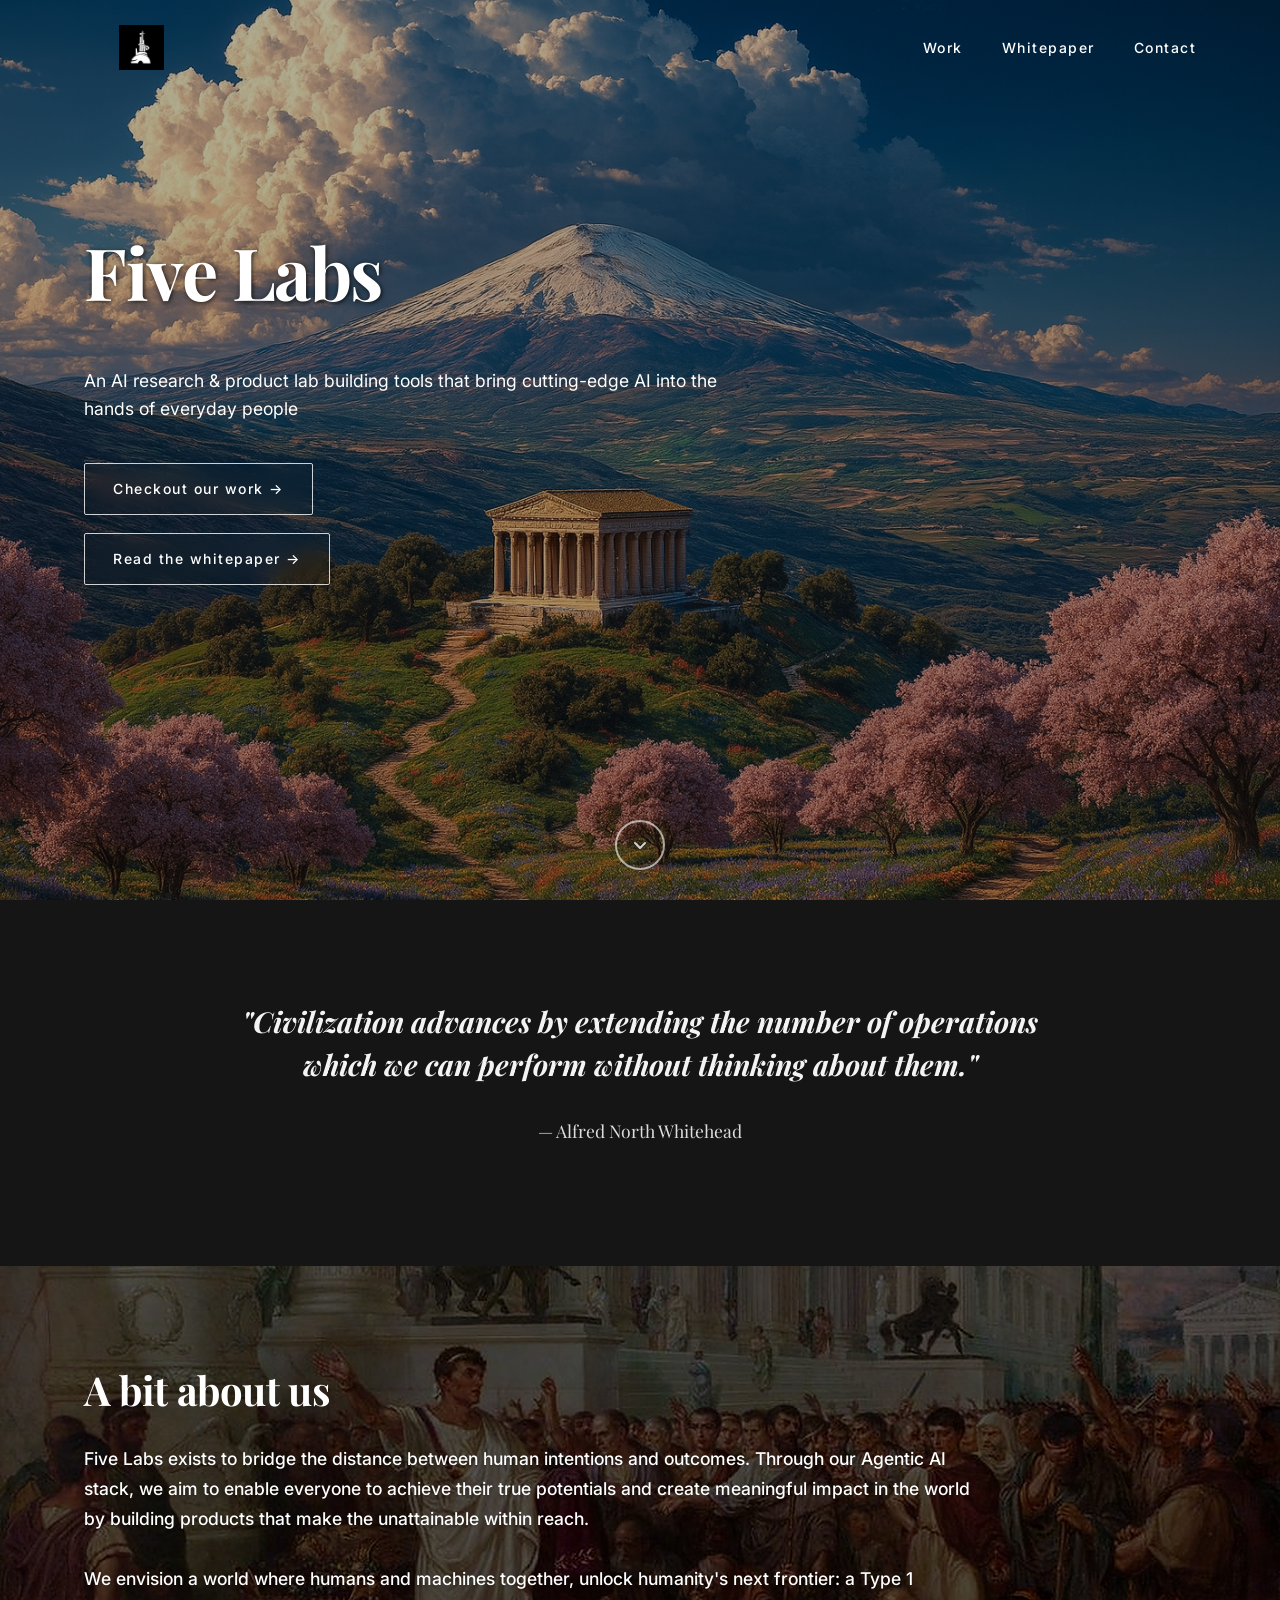
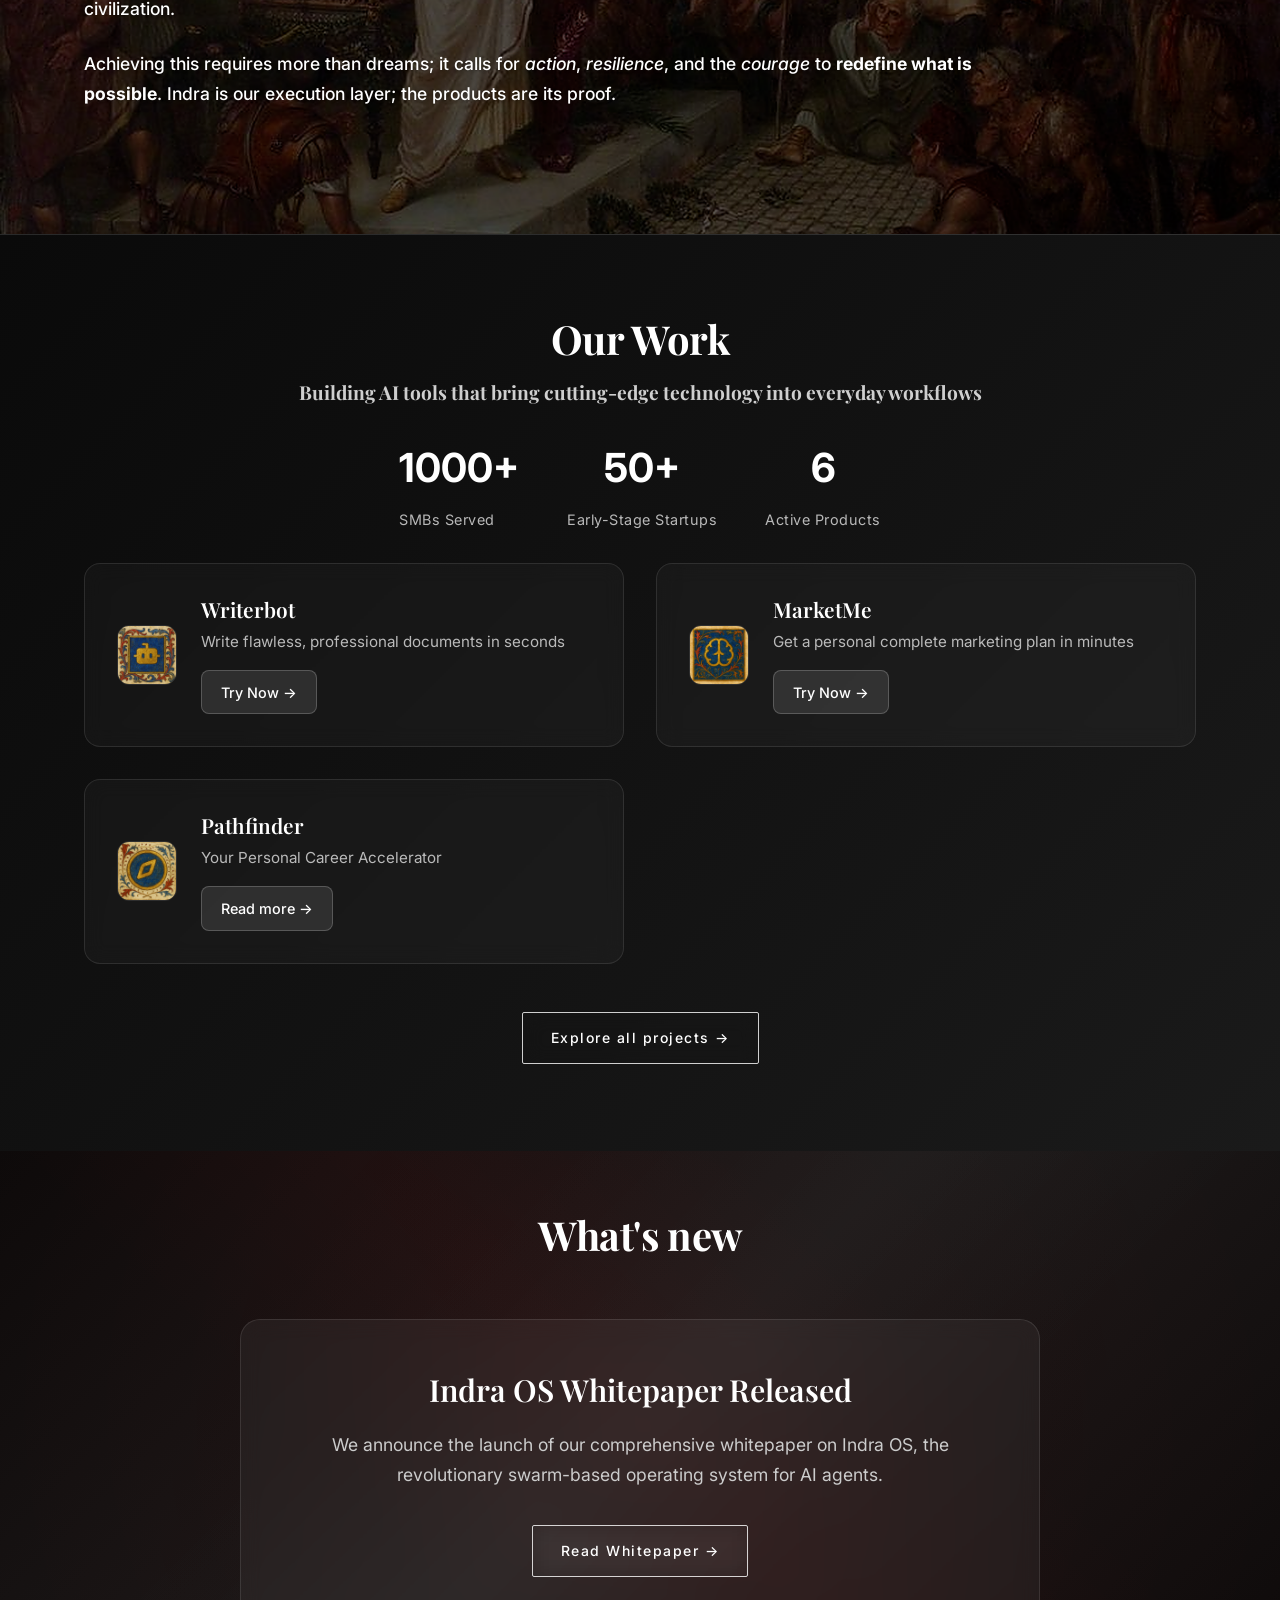
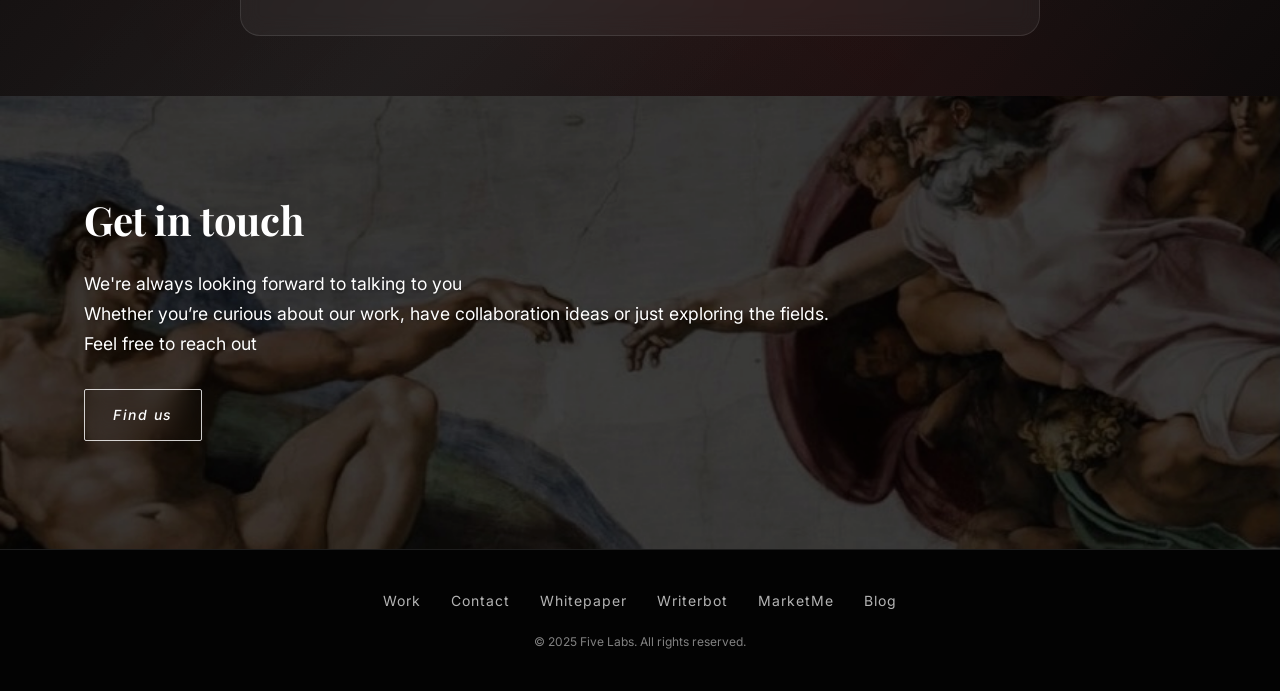
==== index.html @ e9648fbc "new beginnings" ====
<!DOCTYPE html>
<html lang="en">
	<head>
		<meta charset="UTF-8" />
		<meta name="viewport" content="width=device-width, initial-scale=1.0" />
		<title>Five Labs - AI Research & Product Lab </title>
		<meta name="description" content="Transform your business with cutting-edge AI solutions. Discover IndraOS, Writerbot, MarketMe & advanced AI agent orchestration systems." />
		<meta name="keywords" content="AI research lab, artificial intelligence products, AI agents, machine learning solutions, IndraOS operating system, AI consciousness, swarm intelligence, AI tools, AI development, Five Labs" />
		<meta name="author" content="Five Labs" />
		<meta name="robots" content="index, follow, max-snippet:-1, max-image-preview:large, max-video-preview:-1" />
		<meta name="googlebot" content="index, follow" />
		<meta name="bingbot" content="index, follow" />
		<meta name="theme-color" content="#000000" />
		<meta name="msapplication-TileColor" content="#000000" />
		<meta name="application-name" content="Five Labs" />
		<meta name="apple-mobile-web-app-title" content="Five Labs" />
		<meta name="apple-mobile-web-app-capable" content="yes" />
		<meta name="apple-mobile-web-app-status-bar-style" content="black-translucent" />
		
		<!-- Open Graph / Facebook -->
		<meta property="og:type" content="website" />
		<meta property="og:url" content="https://fivelabs.co/" />
		<meta property="og:title" content="Five Labs - AI Research & Product Lab" />
		<meta property="og:description" content="Transform your business with cutting-edge AI solutions. Discover IndraOS, Writerbot, MarketMe & advanced AI agent orchestration systems." />
		<meta property="og:image" content="https://fivelabs.co/images/open-banner.png" />
		<meta property="og:image:width" content="1200" />
		<meta property="og:image:height" content="630" />
		<meta property="og:site_name" content="Five Labs" />
		
		<!-- Twitter -->
		<meta property="twitter:card" content="summary_large_image" />
		<meta property="twitter:url" content="https://fivelabs.co/" />
		<meta property="twitter:title" content="Five Labs - AI Research & Product Lab" />
		<meta property="twitter:description" content="Transform your business with cutting-edge AI solutions. Discover IndraOS, Writerbot, MarketMe & advanced AI agent orchestration systems." />
		<meta property="twitter:image" content="https://fivelabs.co/images/open-banner.png" />
		<meta property="twitter:creator" content="@five" />
		<meta property="twitter:site" content="@five" />
		
		<!-- Canonical URL -->
		<link rel="canonical" href="https://fivelabs.co/" />
		<link
			href="https://fonts.googleapis.com/css2?family=Inter:wght@400;600&family=Playfair+Display:ital,wght@0,400;0,700;1,400&display=swap"
			rel="stylesheet"
		/>
		<link rel="icon" href="images/favicon.ico" type="image/x-icon" />
		<link rel="stylesheet" href="./css/style.css?v=2" />
		<link rel="stylesheet" href="./css/mobile.css?v=2" />
		
		<!-- Structured Data -->
		<script type="application/ld+json">
		{
			"@context": "https://schema.org",
			"@type": "Organization",
			"name": "Five Labs",
			"alternateName": "Five Labs AI Research Lab",
			"description": "Premier AI research & product lab building revolutionary artificial intelligence solutions. Specializing in AI agents, swarm intelligence, and cutting-edge AI products for business transformation.",
			"url": "https://fivelabs.co",
			"logo": {
				"@type": "ImageObject",
				"url": "https://fivelabs.co/images/black.png",
			},
			"image": "https://fivelabs.co/images/open-banner.png",
			"foundingDate": "2022",
			"founder": {
				"@type": "Person",
				"name": "Five Labs Team"
			},
			"industry": "Artificial Intelligence",
			"numberOfEmployees": "10-50",
			"sameAs": [
				"https://twitter.com/five",
				"https://www.linkedin.com/company/fivelabs-hq",
				"https://substack.com/@fivelabs"
			],
			"contactPoint": {
				"@type": "ContactPoint",
				"email": "mehul@fivelabs.co",
				"contactType": "customer service",
				"availableLanguage": "English"
			},
			"address": {
				"@type": "PostalAddress",
				"addressCountry": "US"
			},
			"knowsAbout": [
				"Artificial Intelligence",
				"Machine Learning",
				"AI Agents",
				"Swarm Intelligence",
				"Operating Systems",
				"Research and Development",
				"Business Automation",
				"AI Tools",
				"Natural Language Processing"
			],
			"hasOfferCatalog": {
				"@type": "OfferCatalog",
				"name": "AI Products and Services",
				"itemListElement": [
					{
						"@type": "Offer",
						"itemOffered": {
							"@type": "SoftwareApplication",
							"name": "IndraOS",
							"description": "Swarm-based operating system for AI agents"
						}
					},
					{
						"@type": "Offer",
						"itemOffered": {
							"@type": "SoftwareApplication",
							"name": "Writerbot",
							"description": "AI writing assistant for business communication"
						}
					},
					{
						"@type": "Offer",
						"itemOffered": {
							"@type": "SoftwareApplication",
							"name": "MarketMe",
							"description": "AI marketing strategy generator"
						}
					}
				]
			}
		}
		</script>
		
		<!-- FAQ Schema for Rich Snippets -->
		<script type="application/ld+json">
		{
			"@context": "https://schema.org",
			"@type": "FAQPage",
			"mainEntity": [
				{
					"@type": "Question",
					"name": "What is Five Labs?",
					"acceptedAnswer": {
						"@type": "Answer",
						"text": "Five Labs is a premier AI research and product lab building revolutionary artificial intelligence solutions. We specialize in AI agents, swarm intelligence, and cutting-edge AI products that transform business operations."
					}
				},
				{
					"@type": "Question",
					"name": "What AI products does Five Labs offer?",
					"acceptedAnswer": {
						"@type": "Answer",
						"text": "Five Labs offers several AI products including IndraOS (swarm-based operating system for AI agents), Writerbot (AI writing assistant), MarketMe (AI marketing strategy generator), and Pathfinder (AI career accelerator)."
					}
				},
				{
					"@type": "Question",
					"name": "What is IndraOS?",
					"acceptedAnswer": {
						"@type": "Answer",
						"text": "IndraOS is Five Labs' revolutionary swarm-based operating system for AI agents. It enables composition, coordination, and monitoring of specialized AI agents with shared memory, robust tool access, and strict execution models."
					}
				}
			]
		}
		</script>
		
		<!-- Website Schema -->
		<script type="application/ld+json">
		{
			"@context": "https://schema.org",
			"@type": "WebSite",
			"name": "Five Labs",
			"alternateName": "Five Labs AI Research Lab",
			"url": "https://fivelabs.co",
			"description": "Premier AI research lab building revolutionary artificial intelligence products and solutions",
			"potentialAction": {
				"@type": "SearchAction",
				"target": {
					"@type": "EntryPoint",
					"urlTemplate": "https://fivelabs.co/work.html?q={search_term_string}"
				},
				"query-input": "required name=search_term_string"
			},
			"publisher": {
				"@type": "Organization",
				"name": "Five Labs",
				"logo": "https://fivelabs.co/images/black.png"
			}
		}
		</script>

	</head>
	<body>
		<nav>
			<div class="container">
				<a href="./index.html" class="logo">
					<img src="images/black.png" alt="Five Labs Logo" />
				</a>
				<div class="links">
					<a href="./work.html">Work</a>
					<a href="./whitepaper.html">Whitepaper</a>
					<a href="./contact.html">Contact</a>
				</div>
				<button class="hamburger" onclick="toggleMobileMenu()" aria-label="Toggle mobile menu" aria-expanded="false" aria-controls="mobileMenu">
					<span></span>
					<span></span>
					<span></span>
				</button>
			</div>
			<nav class="mobile-menu" id="mobileMenu" role="navigation" aria-label="Mobile navigation">
				<a href="./work.html">Work</a>
				<a href="./whitepaper.html">Whitepaper</a>
				<a href="./contact.html">Contact</a>
			</nav>
		</nav>

		<section class="hero">
			<div class="container hero-content">
				<h1>Five Labs</h1>
				<br />
				<p>
					An AI research & product lab building tools that bring cutting-edge AI into the hands of everyday people
				</p>
				<a href="./work.html" class="btn" style="margin-bottom: 10px;" >Checkout our work →</a> <br/>
				<a href="./whitepaper.html" class="btn">Read the whitepaper →</a>
			</div>
			<div class="scroll-indicator">
				<div class="scroll-arrow">
					<svg width="24" height="24" viewBox="0 0 24 24" fill="none" xmlns="http://www.w3.org/2000/svg">
						<path d="M7 10L12 15L17 10" stroke="currentColor" stroke-width="2" stroke-linecap="round" stroke-linejoin="round"/>
					</svg>
				</div>
			</div>
		</section>

        <section class="quotes">
            <div class="container">
                <blockquote class="elegant-quote">
                    <p class="quote-text">
                        "Civilization advances by extending the number of operations which we can perform without thinking about them."
                    </p>
                    <p class="quote-author">
                        — Alfred North Whitehead
					</p>
                </blockquote>
            </div>

        </section>

		<section class="intro">
			<div class="container">
				<h2>A bit about us</h2>

				<p>
					Five Labs exists to bridge the distance between human intentions and outcomes. Through our Agentic AI stack, we aim to enable everyone to achieve their true potentials and create meaningful impact in the world by building products that make the unattainable within reach. 
					
					<br /><br />
					We envision a world where humans and machines together, unlock humanity's next frontier: a Type 1 civilization. 
				</p>
				<p>
					Achieving this requires more than dreams; it calls for <i>action</i>, <i>resilience</i>, and the <i>courage</i> to <b>redefine what is possible</b>. Indra is our execution layer; the products are its proof.
				</p>
			</div>
		</section>

		<section class="products-preview">
			<div class="container">
				<h2>Our Work</h2>
				<h4 class="products-intro">Building AI tools that bring cutting-edge technology into everyday workflows</h4>
				
				<div class="credibility-stats">
					<div>
						<span class="stat-number">1000+</span>
						<span class="stat-label">SMBs Served</span>
					</div>
					<div>
						<span class="stat-number">50+</span>
						<span class="stat-label">Early-Stage Startups</span>
					</div>
					<div>
						<span class="stat-number">6</span>
						<span class="stat-label">Active Products</span>
					</div>
				</div>

				<div class="products-grid">
					<div class="product-card">
						<div class="product-logo">
							<img src="images/writerbot.png" alt="Writerbot" />
						</div>
						<div class="product-info">
							<h3>Writerbot</h3>
							<p>Write flawless, professional documents in seconds</p>
							<a href="https://writerbot.cc" class="product-btn">Try Now →</a>
						</div>
					</div>

					<div class="product-card">
						<div class="product-logo">
							<img src="images/marketme.png" alt="MarketMe" />
						</div>
						<div class="product-info">
							<h3>MarketMe</h3>
							<p>Get a personal complete marketing plan in minutes</p>
							<a href="https://marketme.cc" class="product-btn">Try Now →</a>
						</div>
					</div>

					<div class="product-card">
						<div class="product-logo">
							<img src="images/pathfinder.png" alt="Pathfinder" />
						</div>
						<div class="product-info">
							<h3>Pathfinder</h3>
							<p>Your Personal Career Accelerator</p>
							<a href="./work.html#pathfinder" class="product-btn">Read more →</a>
						</div>
					</div>
				</div>

				<div class="view-all-work">
					<a href="./work.html" class="btn">Explore all projects →</a>
				</div>
			</div>
		</section>

		<section class="news">
			<div class="container">
				<div class="news-content">
					<h2>What's new</h2>
					<div class="news-item">
						<h3>Indra OS Whitepaper Released</h3>
						<p>We announce the launch of our comprehensive whitepaper on Indra OS, the revolutionary swarm-based operating system for AI agents.</p>
						<a href="./whitepaper.html" class="btn">Read Whitepaper →</a>
					</div>
				</div>
			</div>
		</section>

		<section class="contact">
			<div class="container">
				<h2>Get in touch</h2>
				<p>
					We're always looking forward to talking to you <br />
					Whether you’re curious about our work, have collaboration ideas or just exploring the fields. <br />
					Feel free to reach out
				</p>
				<a href="./contact.html" class="btn"><em>Find us</em></a>
			</div>
		</section>

		<footer>
			<div class="container">
				<div class="footer-links">
					<a href="./work.html">Work</a>
					<a href="./contact.html">Contact</a>
					<a href="./whitepaper.html">Whitepaper</a>
					<a href="https://writerbot.cc">Writerbot</a>
					<a href="https://marketme.cc">MarketMe</a>
					<a href="https://substack.com/@fivelabs">Blog</a>
				</div>
				<div class="copyright">
					© 2025 Five Labs. All rights reserved.
				</div>
			</div>
		</footer>
		<script src="./js/scripts.js"></script>
		<script>
			// Change nav background on scroll (custom for index.html)
			window.addEventListener("scroll", () => {
				const nav = document.querySelector("nav");
				if (window.scrollY > 250) {
					nav.style.background = "rgba(0, 0, 0, 0.8)";
				} else {
					nav.style.background = "transparent";
				}
			});
		</script>
	</body>
</html>
---- css/style.css ----
/* Import mobile styles */
@import url('mobile.css');

/* Reset and base styles */
* {
	margin: 0;
	padding: 0;
	box-sizing: border-box;
}

body {
	font-family: "Inter", sans-serif;
	background-color: rgba(0, 0, 0, 0.939);
	color: white;
	line-height: 1.6;
	-webkit-font-smoothing: antialiased;
	-moz-osx-font-smoothing: grayscale;
}

/* Font optimization - fonts loaded via Google Fonts link */

/* Container */
.container {
	width: 90%;
	max-width: 1200px;
	margin: 0 auto;
	padding: 0 20px;
}

/* Navigation styles */
nav {
	position: fixed;
	top: 0;
	width: 100%;
	z-index: 1000;
	padding: 25px 0;
	background: rgba(0, 0, 0, 0);
	transition: all 0.3s ease;
}

nav .container {
	display: flex;
	justify-content: space-between;
	align-items: center;
}

.logo img {
	height: 45px;
	width: auto;
	display: block;
	transition: all 0.3s ease;
}

nav a {
	color: white;
	text-decoration: none;
	font-size: 14px;
	letter-spacing: 1.5px;
	margin-left: 35px;
	position: relative;
	transition: all 0.3s ease;
	font-weight: 500;
}

nav a::after {
	content: "";
	position: absolute;
	width: 100%;
	height: 2px;
	bottom: -8px;
	left: 0;
	background-color: white;
	transform: scaleX(0);
	transition: transform 0.3s ease;
}

nav a:hover {
	color: rgba(255, 255, 255, 0.8);
	transform: translateY(-1px);
}

nav a:hover::after,
nav a:focus::after {
	transform: scaleX(1);
}

nav a:focus {
	outline: 2px solid rgba(255, 255, 255, 0.8);
	outline-offset: 4px;
	border-radius: 2px;
}

/* Typography */
h1, h2, h3, h4 {
	font-family: "Playfair Display", serif;
}

h1 {
	font-size: 4.5rem;
	line-height: 1.1;
	margin-bottom: 30px;
	text-shadow: 1px 1px 5px rgba(0, 0, 0, 0.837);
	letter-spacing: -0.02em;
}

h1 span {
	text-shadow: none;
	font-style: italic;
	font-weight: 300;
	font-size: 3rem;
}

h2 {
	font-size: 2.5rem;
	margin-bottom: 20px;
	line-height: 1.2;
	letter-spacing: -0.01em;
}

h3 {
	font-size: 1.8rem;
	margin-bottom: 15px;
	line-height: 1.3;
}

h4 {
	font-size: 1.4rem;
	margin-bottom: 15px;
	line-height: 1.4;
}

p {
	line-height: 1.7;
	margin-bottom: 20px;
}

/* Button styles */
.btn {
	display: inline-block;
	padding: 14px 28px;
	background: transparent;
	border: 1.5px solid rgba(255, 255, 255, 0.8);
	color: white;
	text-decoration: none;
	font-size: 14px;
	letter-spacing: 1.5px;
	transition: all 0.3s ease;
	border-radius: 2px;
	font-weight: 500;
	backdrop-filter: blur(10px);
	position: relative;
	overflow: hidden;
}

.btn::before {
	content: '';
	position: absolute;
	top: 0;
	left: -100%;
	width: 100%;
	height: 100%;
	background: white;
	transition: left 0.3s ease;
	z-index: -1;
}

.btn:hover {
	color: black;
	border-color: white;
	transform: translateY(-2px);
	box-shadow: 0 8px 25px rgba(255, 255, 255, 0.15);
}

.btn:hover::before,
.btn:focus::before {
	left: 0;
}

.btn:focus {
	outline: 2px solid rgba(255, 255, 255, 0.8);
	outline-offset: 2px;
	color: black;
	border-color: white;
	transform: translateY(-2px);
	box-shadow: 0 8px 25px rgba(255, 255, 255, 0.15);
}

/* Hero section styles */
.hero {
	height: 100vh;
	min-height: 600px;
	background-image: url("../images/wow.png");
	background-size: cover;
	background-position: center;
	display: flex;
	align-items: center;
	position: relative;
}

.hero::before {
	content: "";
	position: absolute;
	top: 0;
	left: 0;
	right: 0;
	bottom: 0;
	background: rgba(0, 0, 0, 0.3);
}

.hero-content {
	position: relative;
	z-index: 1;
	bottom: 30px;
}

.hero p {
	max-width: 650px;
	margin-bottom: 40px;
	font-size: 1.1rem;
	line-height: 1.6;
}

.hero .btn {
	margin-right: 15px;
	margin-bottom: 15px;
}

.caption {
	position: absolute;
	bottom: 20px;
	right: 20px;
	text-align: right;
	font-size: 12px;
	color: rgba(255, 255, 255, 0.7);
}

/* Scroll Indicator */
.scroll-indicator {
	position: absolute;
	bottom: 30px;
	left: 50%;
	transform: translateX(-50%);
	z-index: 2;
}

.scroll-arrow {
	width: 50px;
	height: 50px;
	border: 2px solid rgba(255, 255, 255, 0.6);
	border-radius: 50%;
	display: flex;
	align-items: center;
	justify-content: center;
	color: rgba(255, 255, 255, 0.8);
	cursor: pointer;
	transition: all 0.3s ease;
	animation: bounce 2s infinite;
}

.scroll-arrow:hover {
	border-color: rgba(255, 255, 255, 0.9);
	color: rgba(255, 255, 255, 1);
	transform: translateY(-3px);
	box-shadow: 0 5px 15px rgba(0, 0, 0, 0.2);
}

@keyframes bounce {
	0%, 20%, 50%, 80%, 100% {
		transform: translateY(0);
	}
	40% {
		transform: translateY(-8px);
	}
	60% {
		transform: translateY(-4px);
	}
}

/* Quotes section styles */
.quotes {
	padding: 100px 0;
	background: rgba(255, 255, 255, 0.02);
}

.elegant-quote {
	max-width: 900px;
	margin: 0 auto;
	text-align: center;
	padding: 0 40px;
}

.quote-text {
	font-family: "Playfair Display", serif;
	font-size: 1.8rem;
	line-height: 1.5;
	margin-bottom: 30px;
	font-style: italic;
	color: rgba(255, 255, 255, 0.95);
	font-weight: 700;
}

.quote-author {
	font-family: "Playfair Display", serif;
	font-size: 1.1rem;
	color: rgba(255, 255, 255, 0.85);
	text-align: center;
	font-weight: 400;
}

/* Intro section styles */
.intro {
    min-height: 60vh;
    padding: 100px 0;
    background-image: url("../images/whoweare.png");
    background-size: cover;
    background-position: center;
    position: relative;
    display: flex;
    align-items: center;
}

.intro::before {
	content: "";
	position: absolute;
	top: 0;
	left: 0;
	right: 0;
	bottom: 0;
	background: rgba(0, 0, 0, 0.2);
}

.intro .container {
	position: relative;
	z-index: 1;
}

.intro h2 {
	font-family: "Playfair Display", serif;
	font-size: 2.5rem;
	margin-bottom: 30px;
}

.intro p {
	max-width: 900px;
	margin-bottom: 25px;
	color: rgb(255, 255, 255);
	font-size: 1.1rem;
	font-weight: 500;
	line-height: 1.7;
	text-shadow: 0 1px 3px rgba(0, 0, 0, 0.3);
}

/* Contact section styles */
.contact {
	min-height: 50vh;
	padding: 100px 0;
	text-align: left;
	background-image: url("../images/touch.jpg");
	background-size: cover;
	background-position: center;
	display: flex;
	align-items: center;
	position: relative;
}

.contact::before {
	content: "";
	position: absolute;
	top: 0;
	left: 0;
	right: 0;
	bottom: 0;
	background: rgba(0, 0, 0, 0.2);
}

.contact .container {
	position: relative;
	z-index: 1;
}

.contact h2 {
	font-family: "Playfair Display", serif;
	font-size: 2.5rem;
	margin-bottom: 25px;
}

.contact p {
	max-width: 800px;
	margin-bottom: 30px;
	color: rgb(255, 255, 255);
	font-size: 1.1rem;
	line-height: 1.7;
	text-shadow: 0 1px 3px rgba(0, 0, 0, 0.3);
}

/* Contact page specific styles */
.contact-section {
	display: flex;
	height: 100vh;
}

.left {
	flex: 1;
	background-image: url("../images/contact.jpg");
	background-size: cover;
	background-position: center;
}

.right {
	flex: 1;
	padding: 80px 40px;
	display: flex;
	flex-direction: column;
	justify-content: center;
}

.right h1 {
	font-family: "Playfair Display", serif;
	font-size: 3rem;
	margin-bottom: 20px;
}

.right p {
	font-size: 1rem;
	color: rgba(255, 255, 255, 0.9);
	margin-bottom: 20px;
}

.social-links a {
	display: inline-block;
	font-size: 1rem;
	color: white;
	text-decoration: none;
	margin-bottom: 10px;
	margin-right: 20px;
	padding: 10px 20px;
	transition: all 0.5s ease;
}

.social-links a:hover {
	background-color: white;
	color: black;
	transform: translateY(-3px);
	box-shadow: 0 5px 15px rgba(255, 255, 255, 0.2);
}

/* Projects section styles */
.projects-section {
	padding: 80px 0;
}

.project-card {
	display: flex;
	background: rgba(255, 255, 255, 0.05);
	border: 1px solid rgba(255, 255, 255, 0.1);
	margin-bottom: 30px;
	overflow: hidden;
}

.project-card img {
	width: 30%;
	height: auto;
	object-fit: cover;
}

.project-card-content {
	padding: 20px;
	width: 70%;
}

.project-card h3 {
	font-family: "Playfair Display", serif;
	font-size: 1.8rem;
	margin-bottom: 10px;
}

.project-card p {
	color: rgba(255, 255, 255, 0.85);
	font-size: 14px;
	margin-bottom: 20px;
}

/* Mobile menu styles moved to mobile.css */

/* News Section */
.news {
	padding: 60px 0;
	background: linear-gradient(135deg, #0a0a0a 0%, #1a1a1a 50%, #0a0a0a 100%);
	position: relative;
	overflow: hidden;
}

.news::before {
	content: '';
	position: absolute;
	top: 0;
	left: 0;
	right: 0;
	bottom: 0;
	background: 
		linear-gradient(45deg, transparent 30%, rgba(255, 0, 0, 0.03) 50%, transparent 70%),
		linear-gradient(-45deg, transparent 30%, rgba(0, 255, 255, 0.02) 50%, transparent 70%);
}

.news::after {
	content: '';
	position: absolute;
	top: -50%;
	left: -50%;
	width: 200%;
	height: 200%;
	background: radial-gradient(circle, rgba(255, 0, 0, 0.05) 0%, transparent 70%);
}

.news-content {
	position: relative;
	z-index: 1;
	text-align: center;
	max-width: 900px;
	margin: 0 auto;
	padding: 0 20px;
}

.news h2 {
	font-family: 'Playfair Display', serif;
	font-size: 2.5rem;
	color: #ffffff;
	margin-bottom: 60px;
	text-align: center;
	font-weight: 700;
	line-height: 1.2;
}

.news-item {
	background: rgba(255, 255, 255, 0.05);
	border: 1px solid rgba(255, 255, 255, 0.1);
	border-radius: 20px;
	padding: 50px 40px;
	position: relative;
	backdrop-filter: blur(10px);
	transition: all 0.3s ease;
	max-width: 800px;
	margin: 0 auto;
}

.news-item:hover {
	transform: translateY(-5px);
	box-shadow: 0 20px 40px rgba(0, 0, 0, 0.3);
	border-color: rgba(255, 255, 255, 0.2);
}

.news-item h3 {
	font-family: 'Playfair Display', serif;
	font-size: 1.9rem;
	color: #ffffff;
	margin: 0 0 20px 0;
	font-weight: 600;
	line-height: 1.3;
}

.news-item p {
	font-family: 'Inter', sans-serif;
	font-size: 1.1rem;
	color: #cccccc;
	line-height: 1.7;
	margin-bottom: 35px;
	max-width: 700px;
	margin-left: auto;
	margin-right: auto;
	margin-bottom: 35px;
}

/* Products Preview Section */
.products-preview {
	padding: 80px 0;
	background: linear-gradient(135deg, #0a0a0a 0%, #1a1a1a 100%);
	border-top: 1px solid rgba(255, 255, 255, 0.1);
}

.products-preview h2 {
	font-size: 2.5rem;
	color: #ffffff;
	margin-bottom: 15px;
	text-align: center;
	font-weight: 700;
	line-height: 1.2;
}

.products-intro {
	text-align: center;
	margin-bottom: 30px;
	font-size: 1.2rem;
	color: rgba(255, 255, 255, 0.8);
	margin-left: auto;
	margin-right: auto;
	line-height: 1.5;
}

.credibility-stats {
	display: flex;
	justify-content: center;
	gap: 3rem;
	margin-bottom: 2rem;
	flex-wrap: wrap;
}

.stat {
	text-align: center;
	padding: 1.5rem;
	background: rgba(255, 255, 255, 0.05);
	border-radius: 12px;
	border: 1px solid rgba(255, 255, 255, 0.1);
	backdrop-filter: blur(10px);
	min-width: 150px;
	transition: all 0.3s ease;
}

.stat:hover {
	transform: translateY(-5px);
	background: rgba(255, 255, 255, 0.08);
	border-color: rgba(255, 255, 255, 0.2);
}

.stat-number {
	display: block;
	font-size: 2.5rem;
	font-weight: 700;
	color: #fff;
	margin-bottom: 0.5rem;
	font-family: 'Inter', sans-serif;
	text-align: center;
}

.stat-label {
	display: block;
	font-size: 0.9rem;
	color: rgba(255, 255, 255, 0.7);
	letter-spacing: 0.5px;
}

.products-grid {
	display: grid;
	grid-template-columns: repeat(auto-fit, minmax(350px, 1fr));
	gap: 2rem;
	margin-bottom: 3rem;
}

.product-card {
	display: flex;
	align-items: center;
	gap: 1.5rem;
	padding: 2rem;
	background: rgba(255, 255, 255, 0.03);
	border: 1px solid rgba(255, 255, 255, 0.1);
	border-radius: 16px;
	transition: all 0.3s ease;
	backdrop-filter: blur(10px);
}

.product-card:hover {
	transform: translateY(-8px);
	background: rgba(255, 255, 255, 0.06);
	border-color: rgba(255, 255, 255, 0.2);
	box-shadow: 0 20px 40px rgba(0, 0, 0, 0.3);
}

.product-logo {
	flex-shrink: 0;
	width: 60px;
	height: 60px;
	border-radius: 12px;
	overflow: hidden;
	border: 1px solid rgba(255, 255, 255, 0.1);
}

.product-logo img {
	width: 100%;
	height: 100%;
	object-fit: cover;
}

.product-info {
	flex: 1;
}

.product-info h3 {
	margin: 0 0 0.5rem 0;
	font-size: 1.3rem;
	font-weight: 600;
	color: #fff;
}

.product-info p {
	margin: 0 0 1rem 0;
	font-size: 0.95rem;
	color: rgba(255, 255, 255, 0.7);
	line-height: 1.5;
}

.product-btn {
	display: inline-flex;
	align-items: center;
	gap: 0.5rem;
	padding: 0.6rem 1.2rem;
	background: rgba(255, 255, 255, 0.1);
	color: #fff;
	text-decoration: none;
	border-radius: 8px;
	font-size: 0.9rem;
	font-weight: 500;
	transition: all 0.3s ease;
	border: 1px solid rgba(255, 255, 255, 0.2);
}

.product-btn:hover {
	background: rgba(255, 255, 255, 0.15);
	transform: translateX(3px);
	border-color: rgba(255, 255, 255, 0.3);
}

.view-all-work {
	text-align: center;
	margin-top: 2rem;
}

/* Footer styles */
footer {
	background: rgba(0, 0, 0, 0.8);
	padding: 40px 0;
	text-align: center;
	border-top: 1px solid rgba(255, 255, 255, 0.1);
}

footer .footer-links {
	display: flex;
	justify-content: center;
	gap: 30px;
	margin-bottom: 20px;
	flex-wrap: wrap;
}

footer .footer-links a {
	color: rgba(255, 255, 255, 0.7);
	text-decoration: none;
	font-size: 14px;
	letter-spacing: 1px;
	transition: color 0.3s ease;
}

footer .footer-links a:hover {
	color: white;
}

footer .copyright {
	color: rgba(255, 255, 255, 0.5);
	font-size: 12px;
	margin-top: 20px;
}

/* Responsive styles moved to mobile.css */
---- css/mobile.css ----
/* Mobile and Responsive Styles */

/* Mobile menu styles */
.hamburger {
	display: none;
	flex-direction: column;
	cursor: pointer;
	padding: 5px;
	background: transparent;
	border: none;
	border-radius: 4px;
	transition: all 0.3s ease;
}

.hamburger:focus {
	outline: 2px solid rgba(255, 255, 255, 0.8);
	outline-offset: 2px;
}

.hamburger span {
	width: 25px;
	height: 3px;
	background-color: white;
	margin: 3px 0;
	transition: 0.3s;
}

.hamburger.active span:nth-child(1) {
	transform: rotate(-45deg) translate(-5px, 6px);
}

.hamburger.active span:nth-child(2) {
	opacity: 0;
}

.hamburger.active span:nth-child(3) {
	transform: rotate(45deg) translate(-5px, -6px);
}

.mobile-menu {
	display: none;
	position: fixed;
	top: 90px;
	left: 0;
	width: 100%;
	background: rgba(0, 0, 0, 0.95);
	padding: 20px 0;
	z-index: 999;
}

.mobile-menu.active {
	display: block;
}

.mobile-menu a {
	display: block;
	color: white;
	text-decoration: none;
	font-size: 18px;
	letter-spacing: 2px;
	padding: 15px 0;
	text-align: center;
	border-bottom: 1px solid rgba(255, 255, 255, 0.1);
	transition: background 0.3s ease;
}

.mobile-menu a:hover,
.mobile-menu a:focus {
	background: rgba(255, 255, 255, 0.1);
	outline: 2px solid rgba(255, 255, 255, 0.8);
	outline-offset: -2px;
}

/* Tablet styles */
@media (max-width: 1024px) {
	.container {
		width: 95%;
		padding: 0 15px;
	}
	
	.hamburger {
		display: flex;
	}
	
	.links {
		display: none;
	}
}

/* Mobile styles */
@media (max-width: 768px) {
	nav {
		padding: 20px 0;
	}
	
	.logo img {
		height: 35px;
	}
	
	h1 {
		font-size: 3rem;
		margin-bottom: 20px;
	}
	
	h2 {
		font-size: 2rem;
		margin-bottom: 15px;
	}
	
	h3 {
		font-size: 1.5rem;
		margin-bottom: 12px;
	}
	
	h4 {
		font-size: 1.2rem;
		margin-bottom: 10px;
	}
	
	p {
		font-size: 0.95rem;
		margin-bottom: 15px;
	}
	
	.btn {
		padding: 12px 20px;
		font-size: 0.9rem;
	}
	
	.hero {
		min-height: 70vh;
	}
	
	.hero-content {
		bottom: 20px;
	}
	
	.contact-section {
		flex-direction: column;
	}
	
	.left {
		height: 40vh;
	}
	
	.right {
		padding: 40px 20px;
	}
	
	.right h1 {
		font-size: 2.5rem;
	}
	
	.project-card {
		flex-direction: column;
		text-align: center;
	}
	
	.project-card img {
		width: 100%;
		height: 200px;
		object-fit: cover;
	}
	
	.project-card-content {
		width: 100%;
		padding: 15px;
	}
}

/* Small mobile styles */
@media (max-width: 480px) {
	.container {
		padding: 0 10px;
	}
	
	h1 {
		font-size: 2.5rem;
	}
	
	h2 {
		font-size: 1.8rem;
	}
	
	.hero {
		min-height: 60vh;
	}
	
	.hero-content {
		bottom: 15px;
	}
	
	.hero h1 {
		font-size: 4rem;
		margin-bottom: 20px;
	}
	
	.hero p {
		font-size: 0.95rem;
		margin-bottom: 25px;
		line-height: 1.5;
	}
	
	.hero .btn {
		max-width: 100%;
		padding: 12px 18px;
		font-size: 0.9rem;
	}
	
	.project-card {
		padding: 1.2rem;
		border-radius: 10px;
	}
	
	.quotes {
		padding: 60px 0;
	}
	
	.quotes .elegant-quote {
		padding: 0 15px;
	}
	
	.quote-text {
		font-size: 1.2rem;
		line-height: 1.4;
		margin-bottom: 20px;
	}
	
	.quote-author {
		font-size: 0.9rem;
	}
	
	.intro {
		padding: 60px 0;
	}
	
	.intro h2 {
		font-size: 1.7rem;
		margin-bottom: 20px;
	}
	
	.intro p {
		font-size: 0.95rem;
		margin-bottom: 18px;
	}
	
	.contact {
		padding: 60px 0;
	}
	
	.contact h2 {
		font-size: 1.7rem;
		margin-bottom: 18px;
	}
	
	.contact p {
		font-size: 0.95rem;
		margin-bottom: 20px;
	}
	
	.scroll-indicator {
		bottom: 15px;
	}
	
	.scroll-arrow {
		width: 35px;
		height: 35px;
	}
	
	.products-preview {
		padding: 60px 0;
	}
	
	.products-preview h2 {
		font-size: 1.7rem;
		margin-bottom: 12px;
	}
	
	.products-intro {
		font-size: 1rem;
		margin-bottom: 40px;
		padding: 0 5px;
	}
	
	.credibility-stats {
		gap: 1rem;
		flex-direction: column;
		align-items: center;
		margin-bottom: 40px;
	}
	
	.stat {
		padding: 1rem;
		min-width: 120px;
		width: 90%;
		max-width: 220px;
	}
	
	.stat-number {
		font-size: 2rem;
	}
	
	.stat-label {
		font-size: 0.85rem;
	}
	
	.product-card {
		padding: 1.2rem;
		flex-direction: column;
		text-align: center;
		gap: 1rem;
		border-radius: 10px;
	}
	
	.product-logo {
		align-self: center;
		width: 50px;
		height: 50px;
	}
	
	.product-info h3 {
		font-size: 1.2rem;
		margin-bottom: 8px;
	}
	
	.product-info p {
		font-size: 0.9rem;
		margin-bottom: 12px;
		line-height: 1.4;
	}
	
	.product-btn {
		padding: 0.6rem 1.1rem;
		font-size: 0.9rem;
		align-self: center;
		max-width: 200px;
	}
	
	footer {
		padding: 30px 0;
	}
	
	footer .footer-links {
		gap: 12px;
		margin-bottom: 15px;
	}
	
	footer .footer-links a {
		font-size: 13px;
	}
	
	footer .copyright {
		font-size: 11px;
		margin-top: 15px;
	}
}
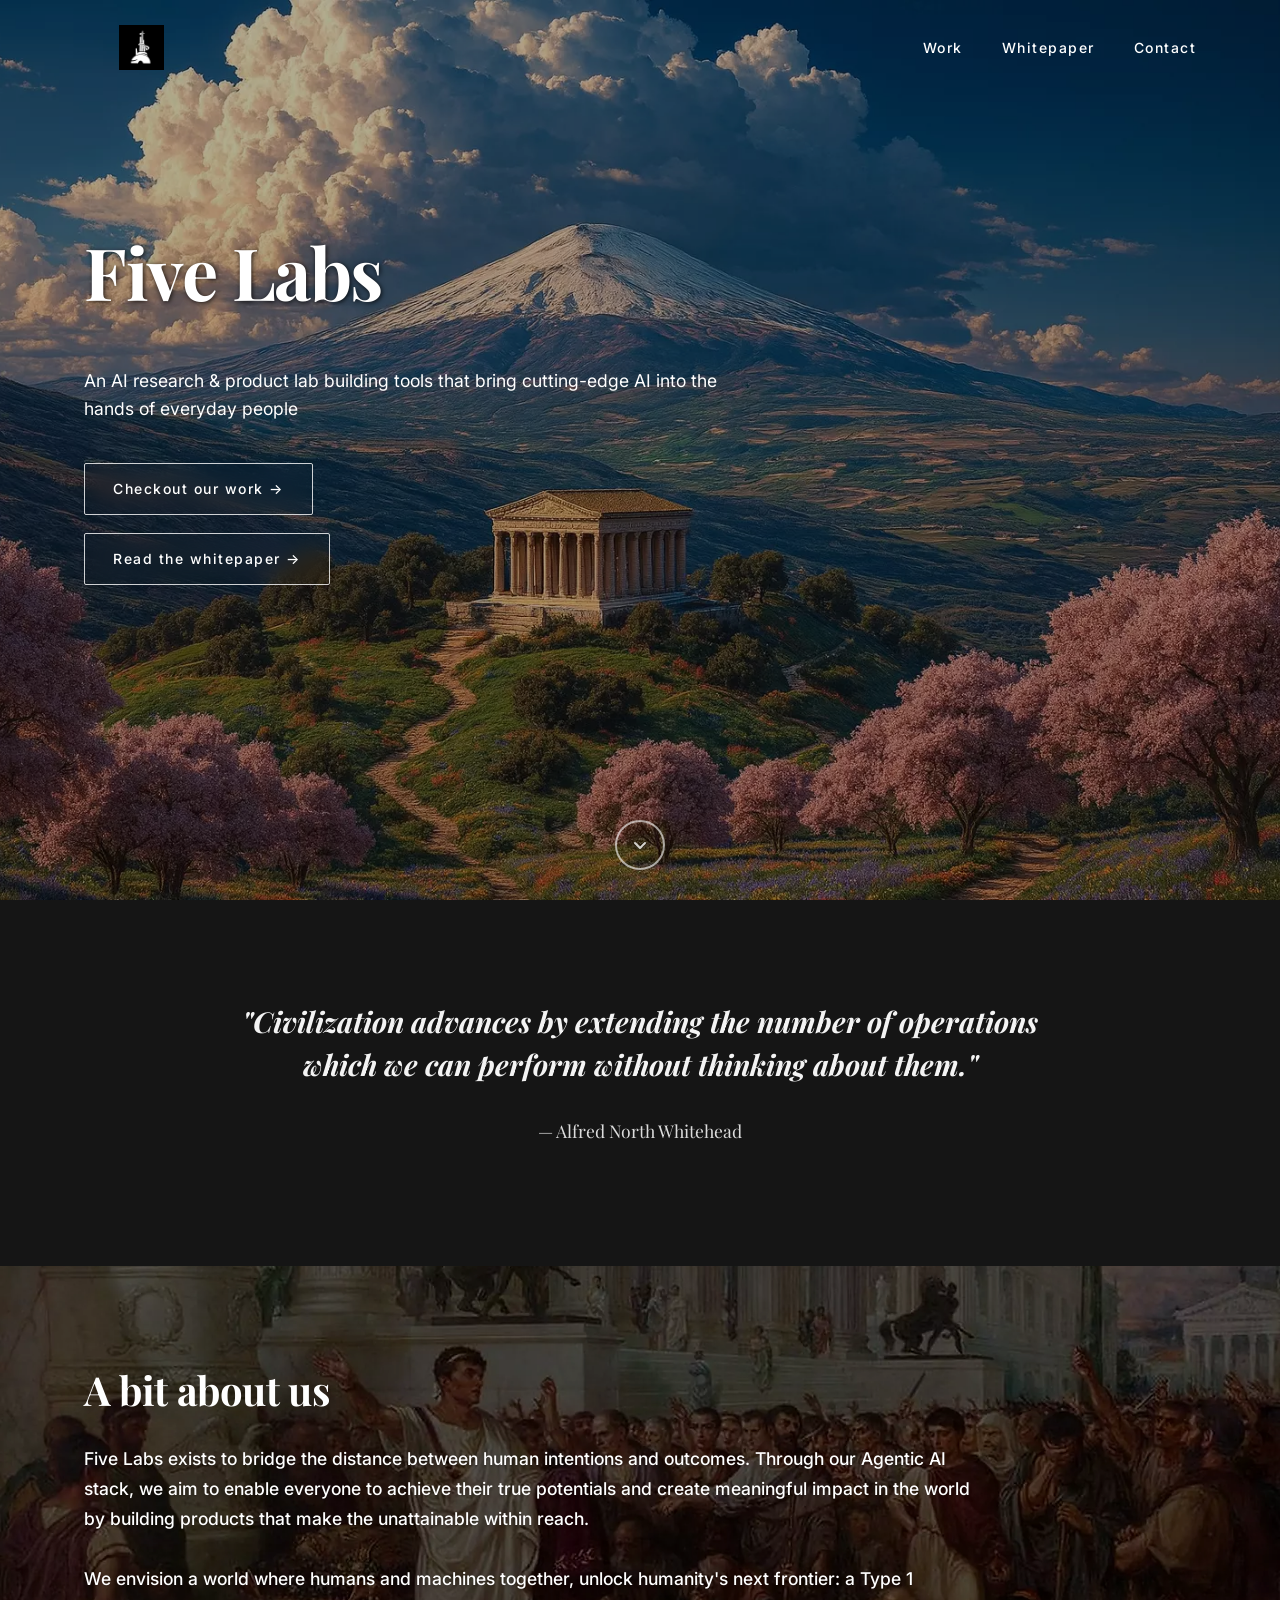
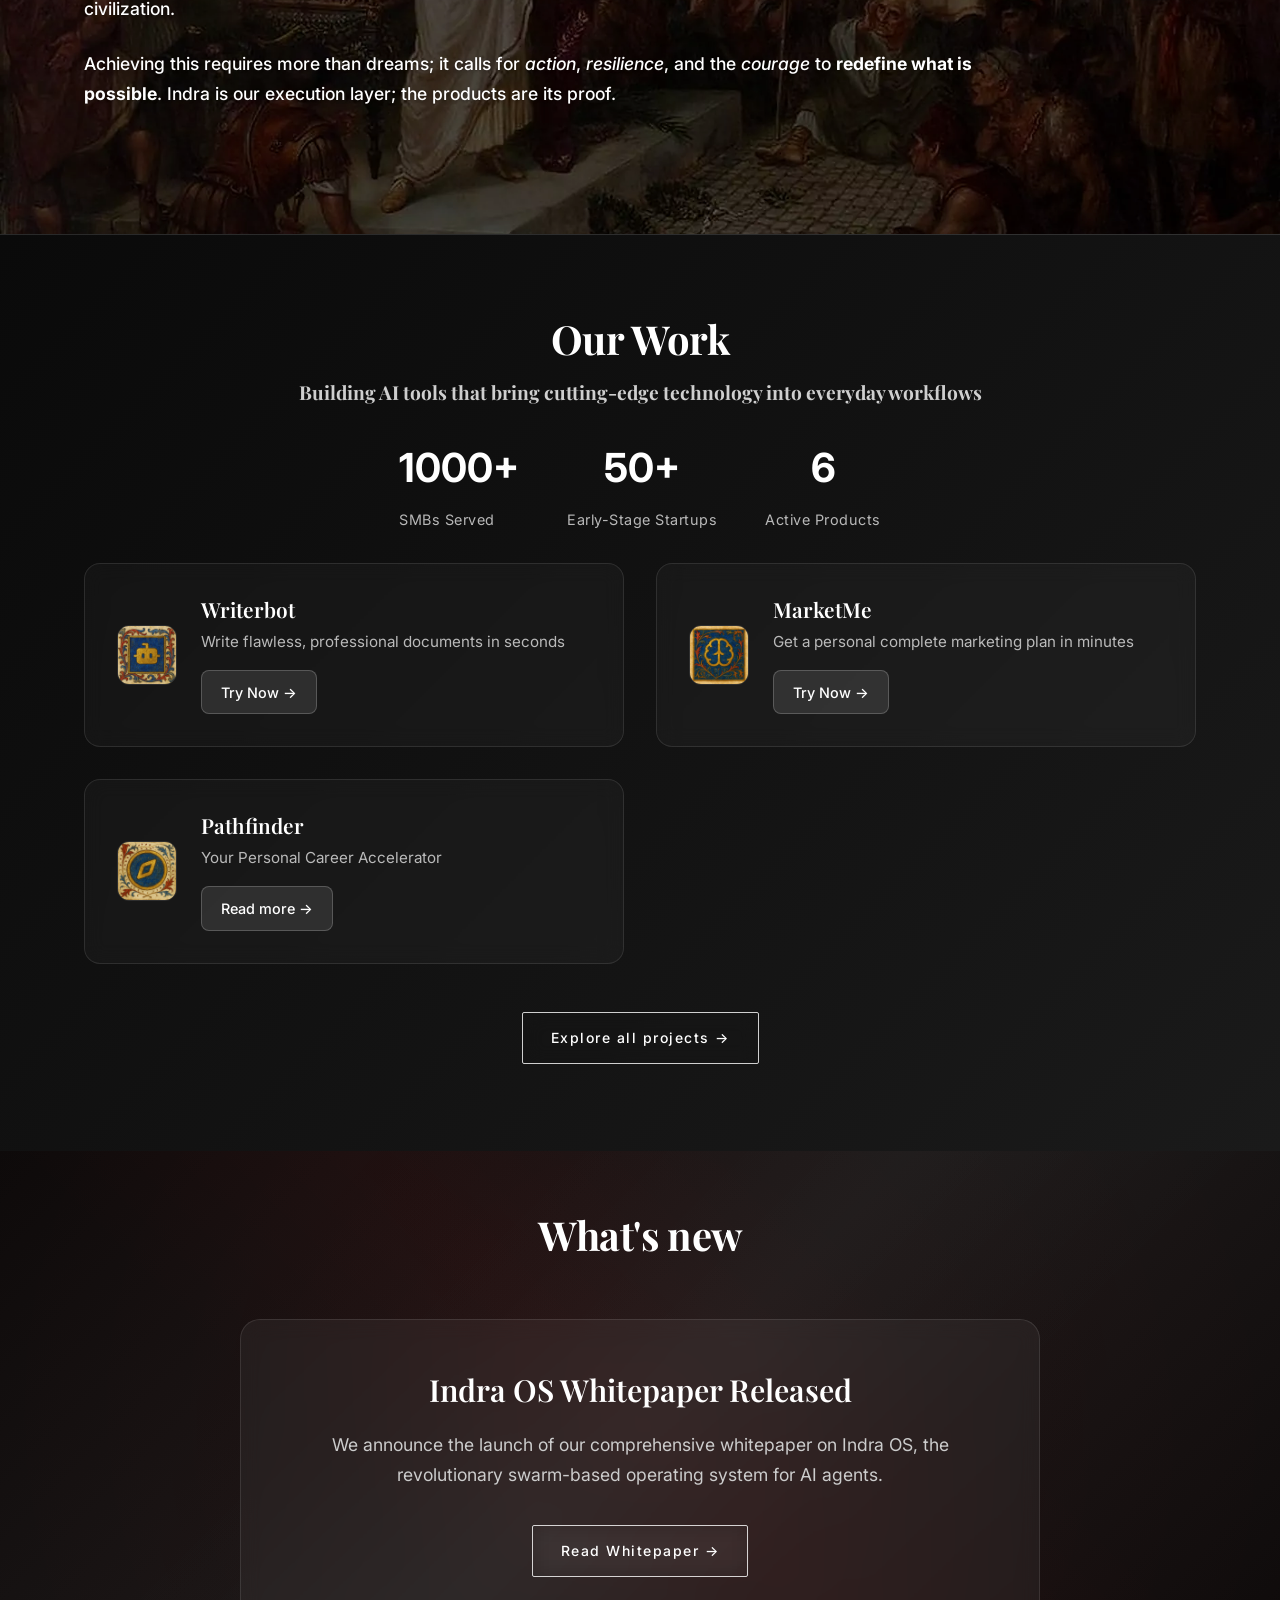
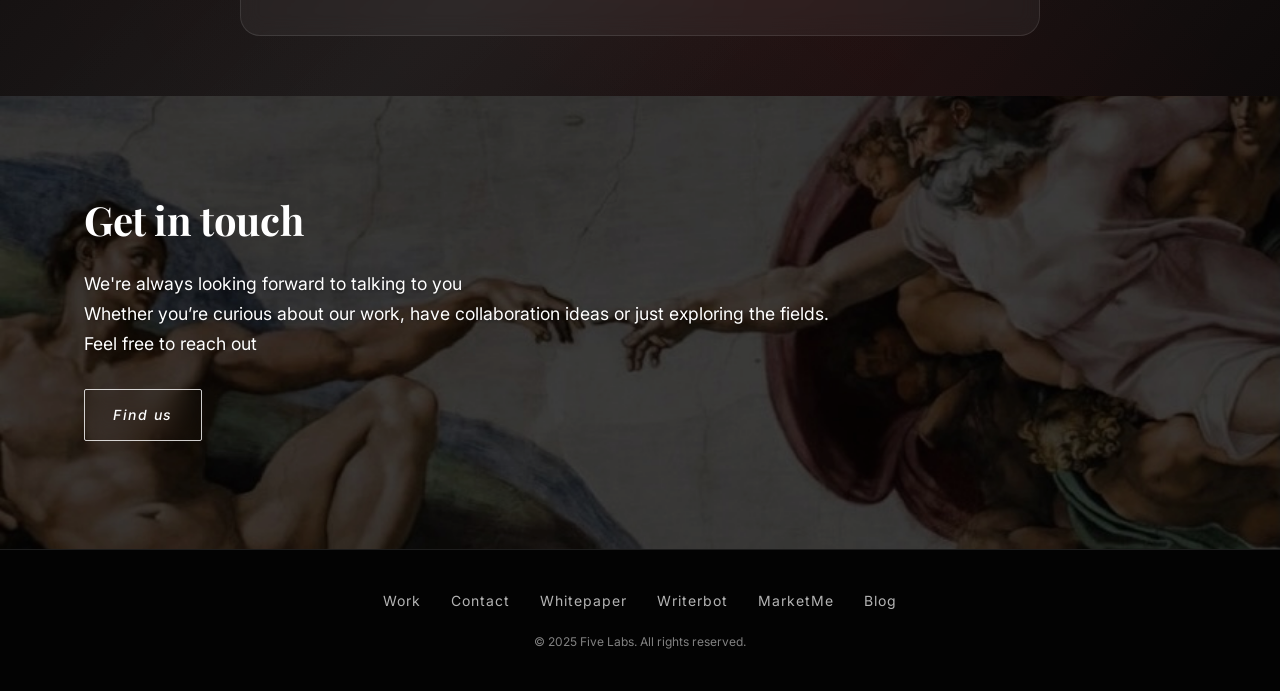
==== commit 512a7637: "changed to webp, sorry imgbot but this is better :(" ====
--- a/index.html
+++ b/index.html
@@ -57,7 +57,7 @@
 			"url": "https://fivelabs.co",
 			"logo": {
 				"@type": "ImageObject",
-				"url": "https://fivelabs.co/images/black.png",
+				"url": "https://fivelabs.co/images/black.webp",
 			},
 			"image": "https://fivelabs.co/images/open-banner.png",
 			"foundingDate": "2022",
@@ -180,7 +180,7 @@
 			"publisher": {
 				"@type": "Organization",
 				"name": "Five Labs",
-				"logo": "https://fivelabs.co/images/black.png"
+				"logo": "https://fivelabs.co/images/black.webp"
 			}
 		}
 		</script>
@@ -190,7 +190,7 @@
 		<nav>
 			<div class="container">
 				<a href="./index.html" class="logo">
-					<img src="images/black.png" alt="Five Labs Logo" />
+					<img src="images/black.webp" alt="Five Labs Logo" />
 				</a>
 				<div class="links">
 					<a href="./work.html">Work</a>
@@ -282,7 +282,7 @@
 				<div class="products-grid">
 					<div class="product-card">
 						<div class="product-logo">
-							<img src="images/writerbot.png" alt="Writerbot" />
+							<img src="images/writerbot.webp" alt="Writerbot" />
 						</div>
 						<div class="product-info">
 							<h3>Writerbot</h3>
@@ -293,7 +293,7 @@
 
 					<div class="product-card">
 						<div class="product-logo">
-							<img src="images/marketme.png" alt="MarketMe" />
+							<img src="images/marketme.webp" alt="MarketMe" />
 						</div>
 						<div class="product-info">
 							<h3>MarketMe</h3>
@@ -304,7 +304,7 @@
 
 					<div class="product-card">
 						<div class="product-logo">
-							<img src="images/pathfinder.png" alt="Pathfinder" />
+							<img src="images/pathfinder.webp" alt="Pathfinder" />
 						</div>
 						<div class="product-info">
 							<h3>Pathfinder</h3>
--- a/css/style.css
+++ b/css/style.css
@@ -189,7 +189,7 @@
 .hero {
 	height: 100vh;
 	min-height: 600px;
-	background-image: url("../images/wow.png");
+	background-image: url("../images/wow.webp");
 	background-size: cover;
 	background-position: center;
 	display: flex;
@@ -311,7 +311,7 @@
 .intro {
     min-height: 60vh;
     padding: 100px 0;
-    background-image: url("../images/whoweare.png");
+    background-image: url("../images/whoweare.webp");
     background-size: cover;
     background-position: center;
     position: relative;
@@ -401,7 +401,7 @@
 
 .left {
 	flex: 1;
-	background-image: url("../images/contact.jpg");
+	background-image: url("../images/contact.webp");
 	background-size: cover;
 	background-position: center;
 }
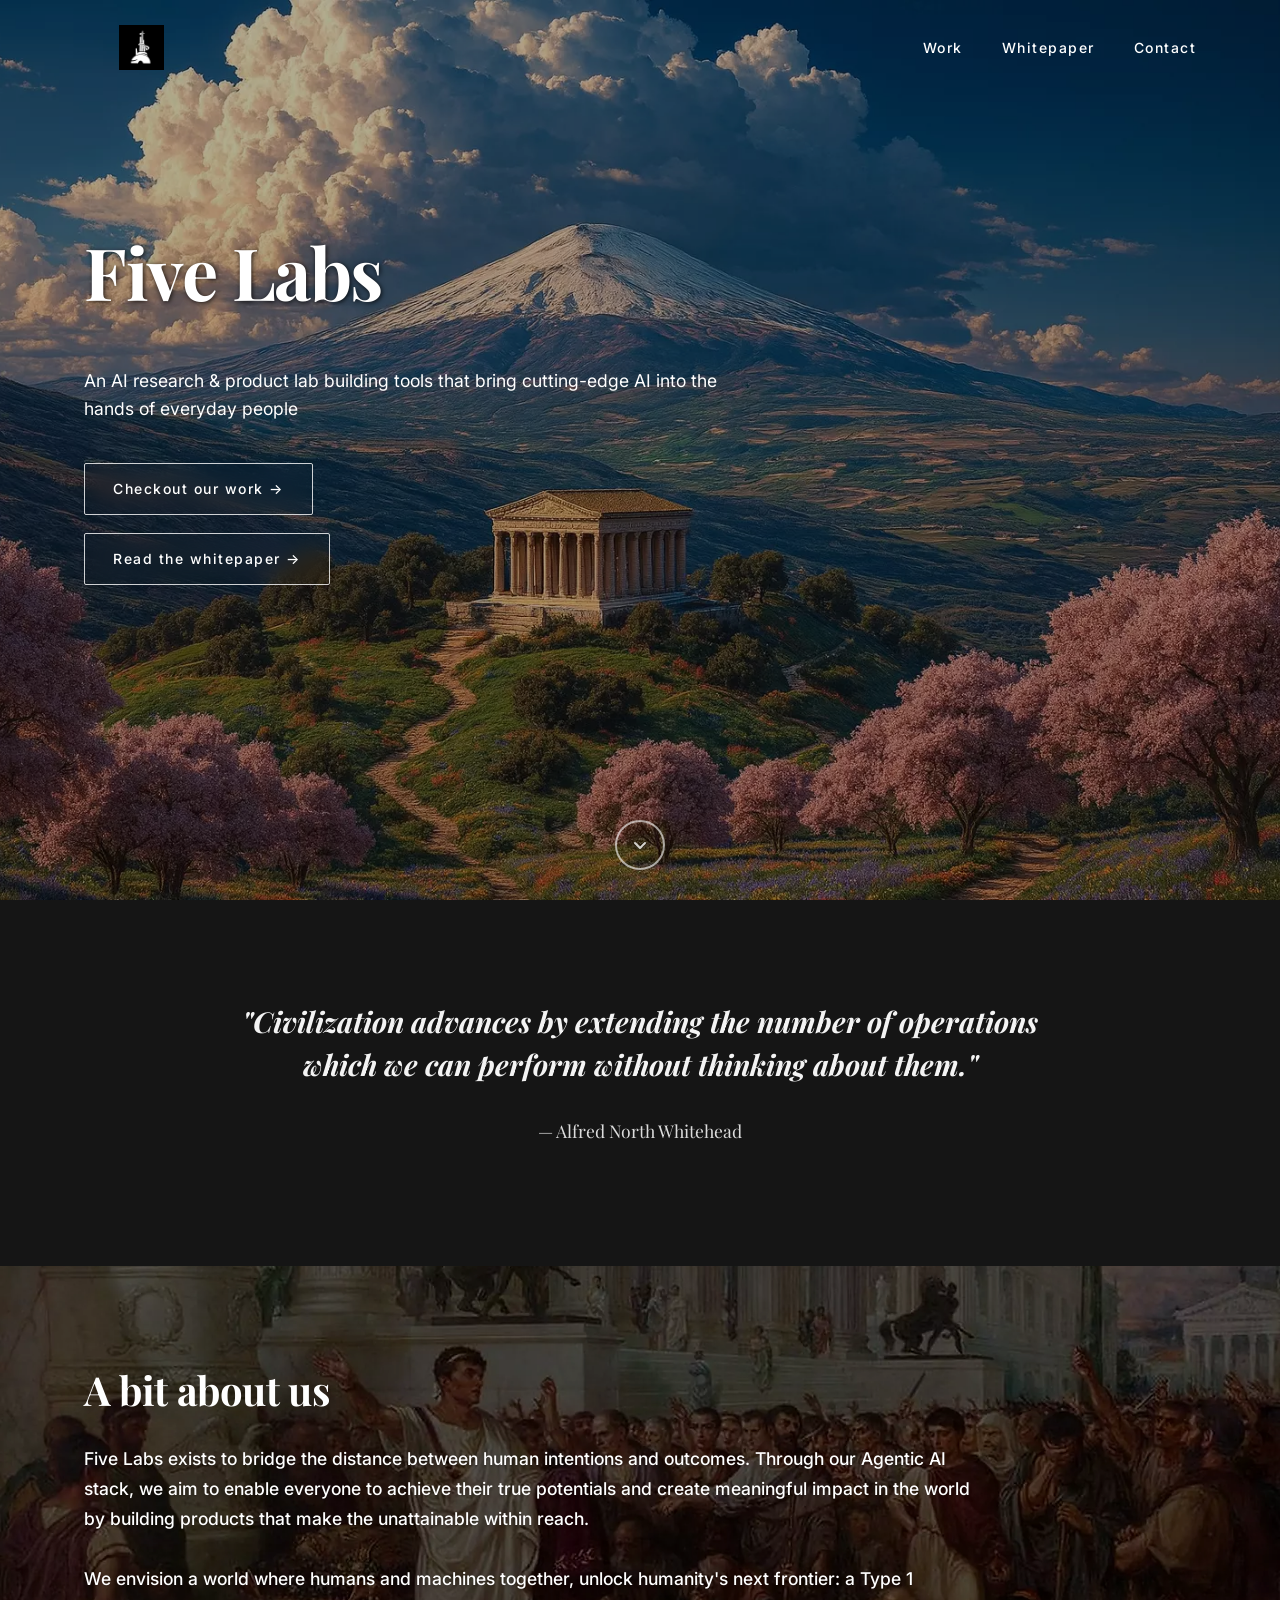
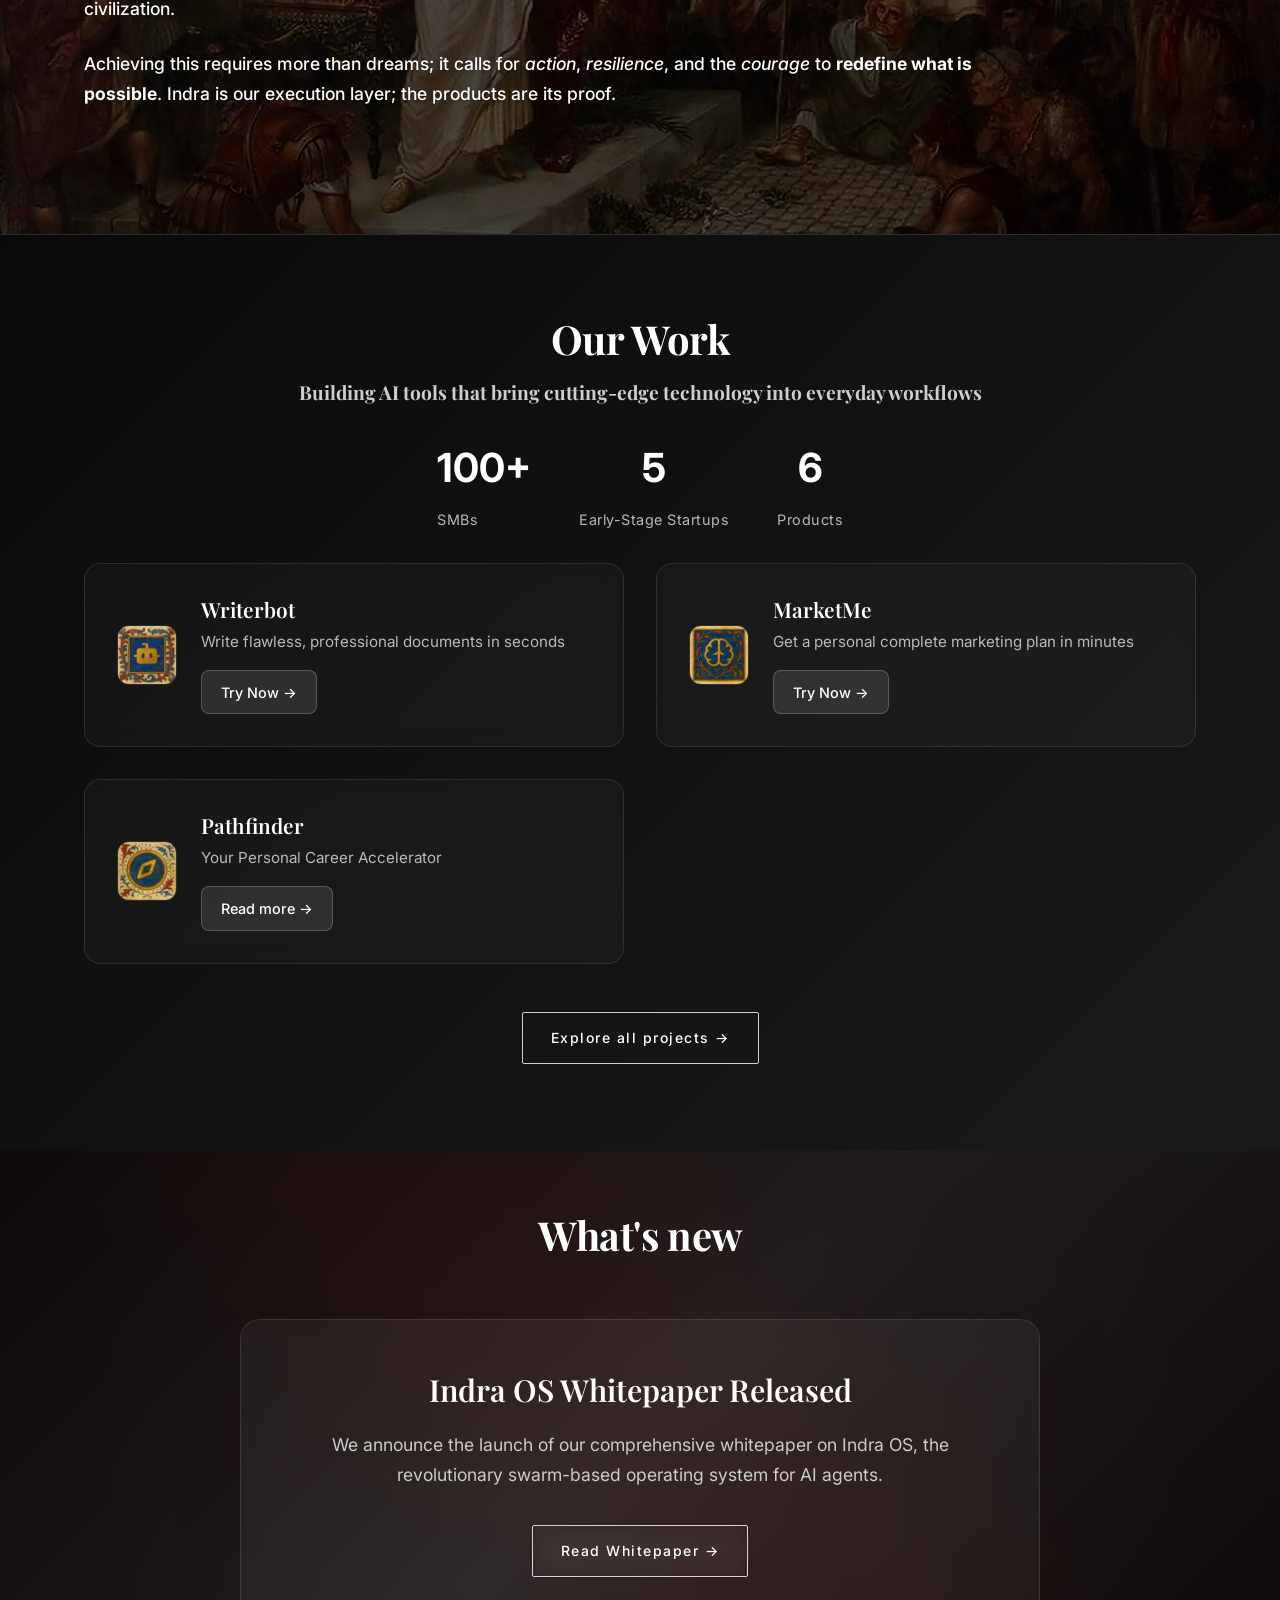
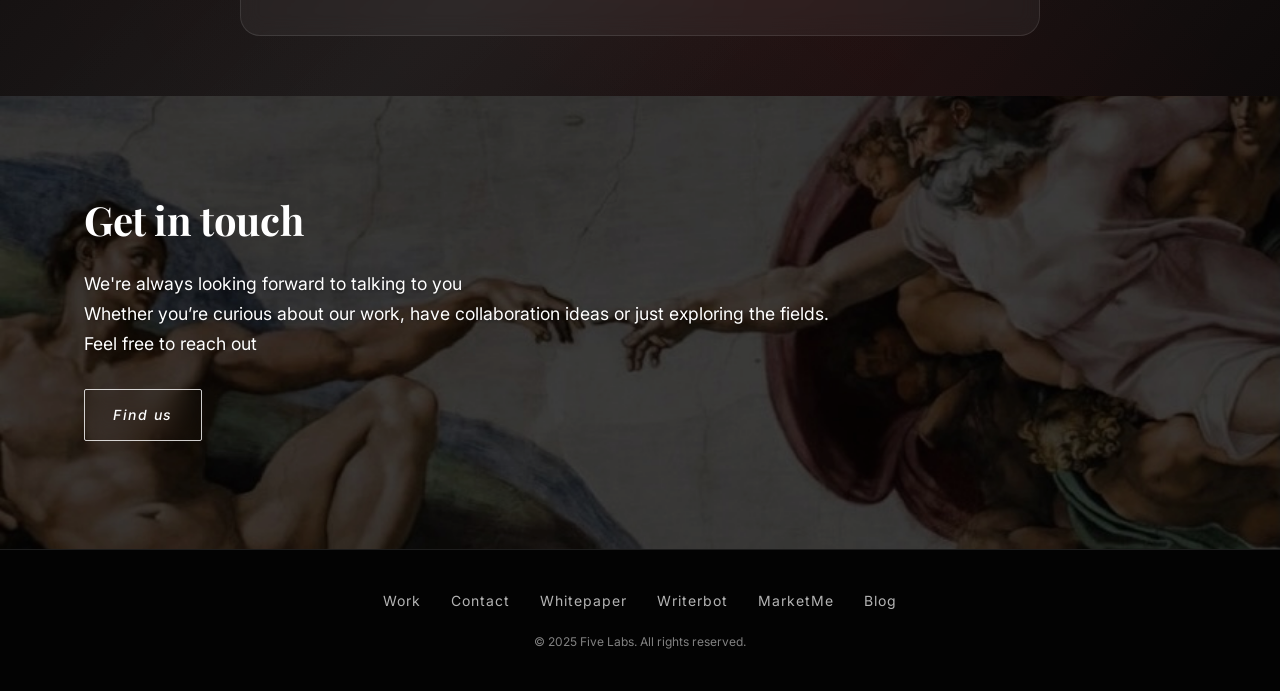
==== commit 2f85b8bc: "lil realistic numbers" ====
--- a/index.html
+++ b/index.html
@@ -266,16 +266,16 @@
 				
 				<div class="credibility-stats">
 					<div>
-						<span class="stat-number">1000+</span>
-						<span class="stat-label">SMBs Served</span>
+						<span class="stat-number">100+</span>
+						<span class="stat-label">SMBs</span>
 					</div>
 					<div>
-						<span class="stat-number">50+</span>
+						<span class="stat-number">5</span>
 						<span class="stat-label">Early-Stage Startups</span>
 					</div>
 					<div>
 						<span class="stat-number">6</span>
-						<span class="stat-label">Active Products</span>
+						<span class="stat-label">Products</span>
 					</div>
 				</div>
 
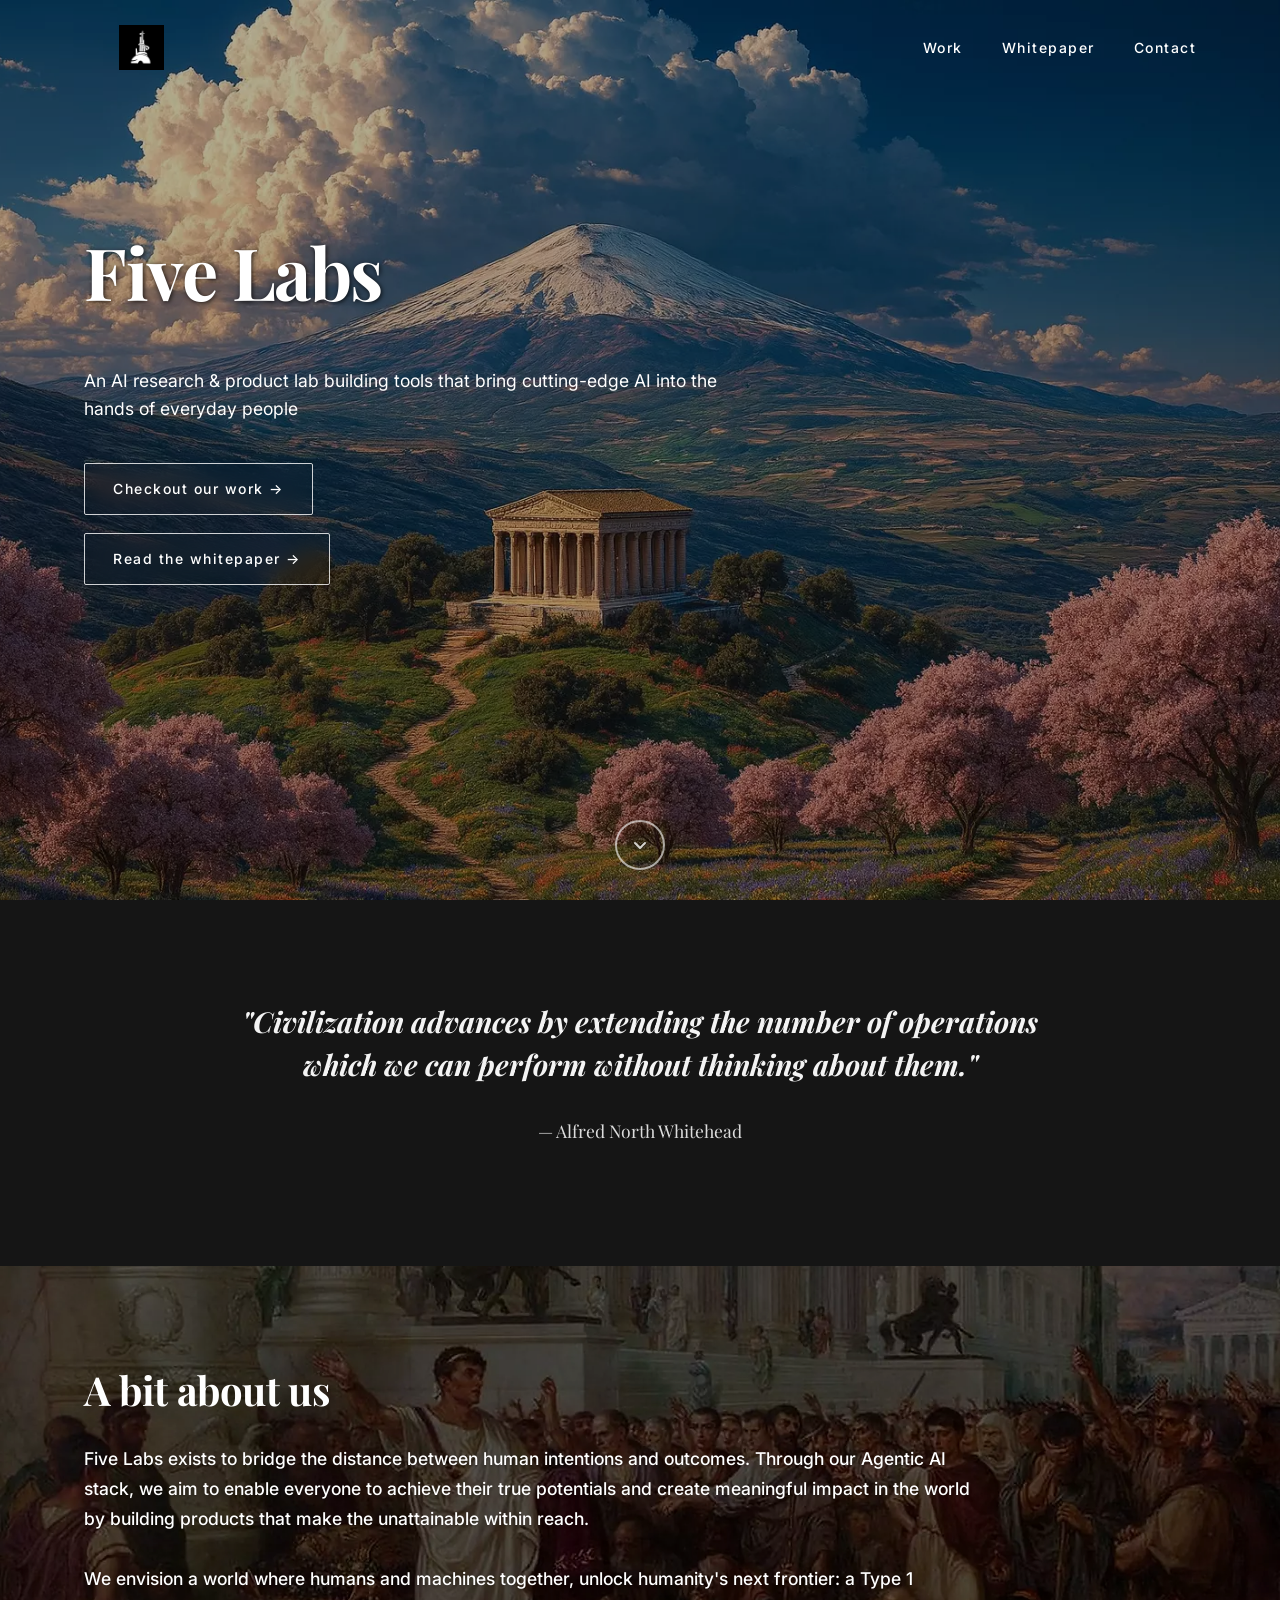
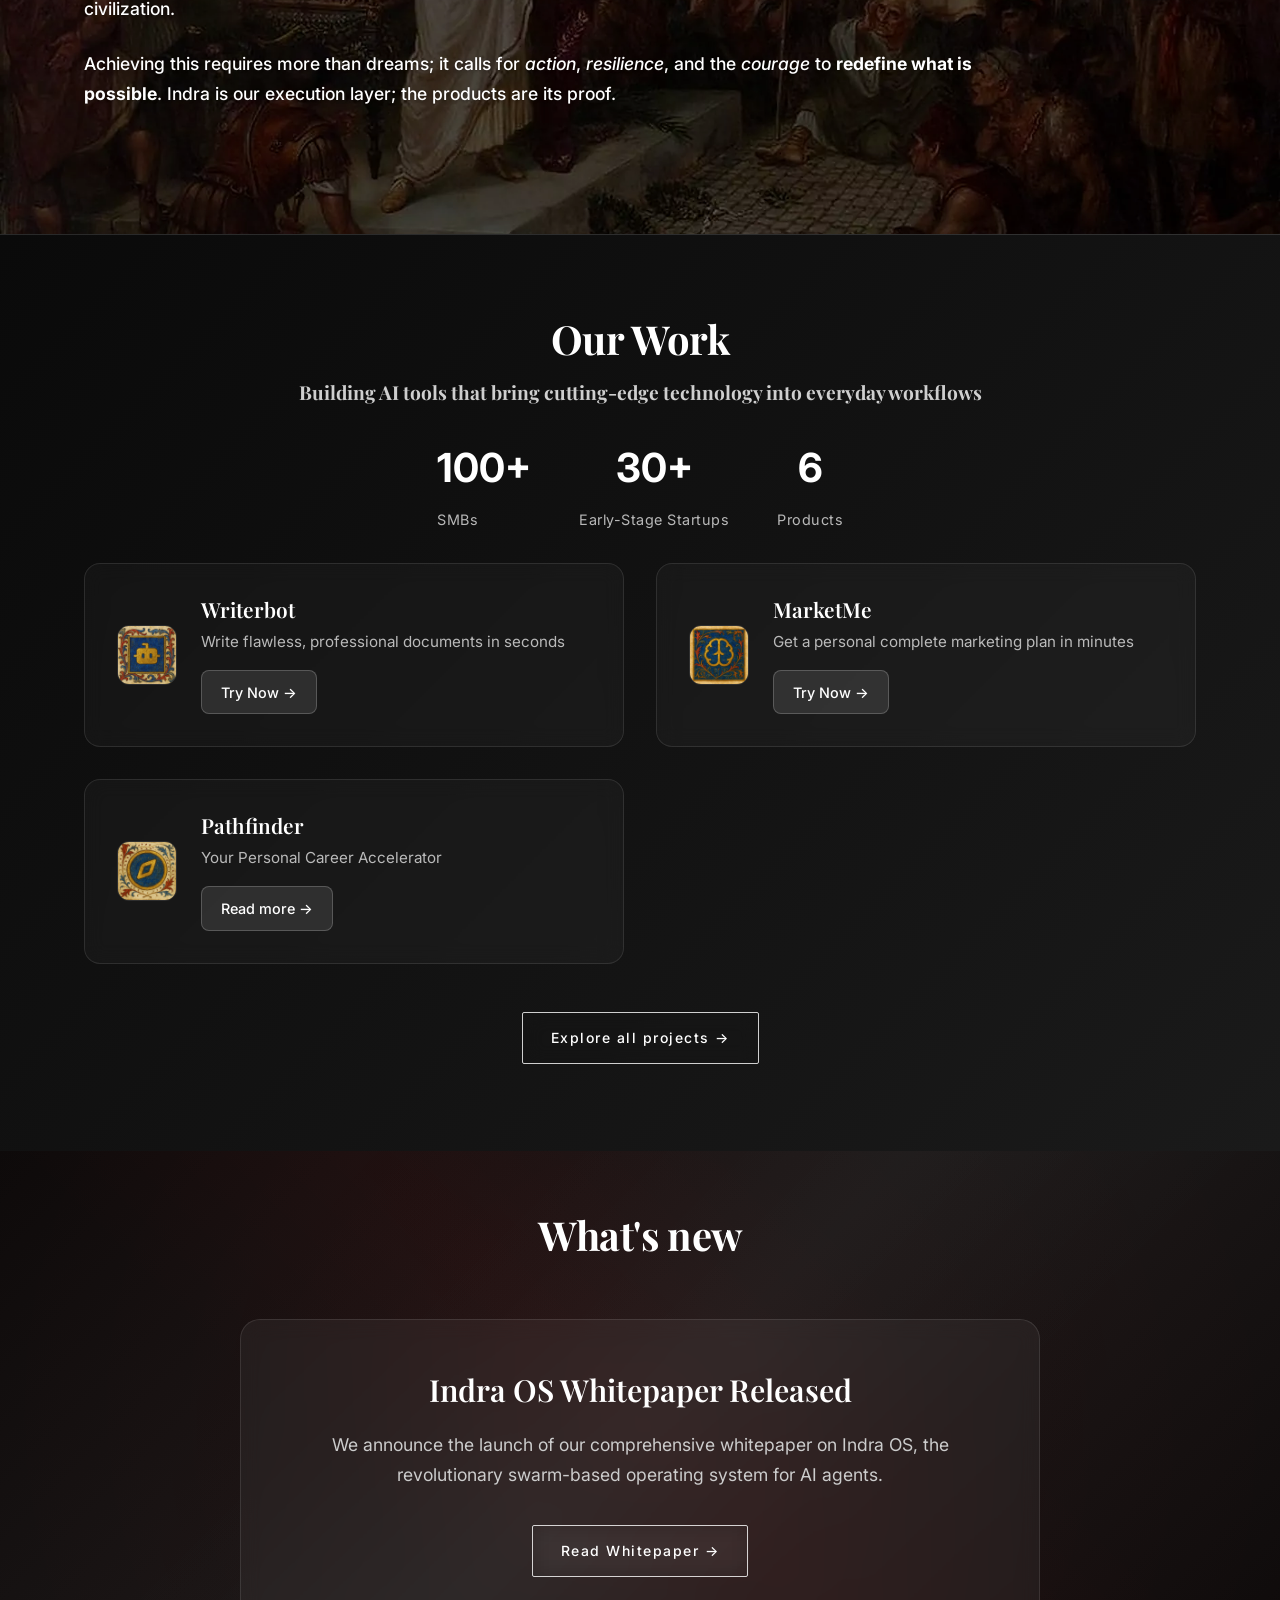
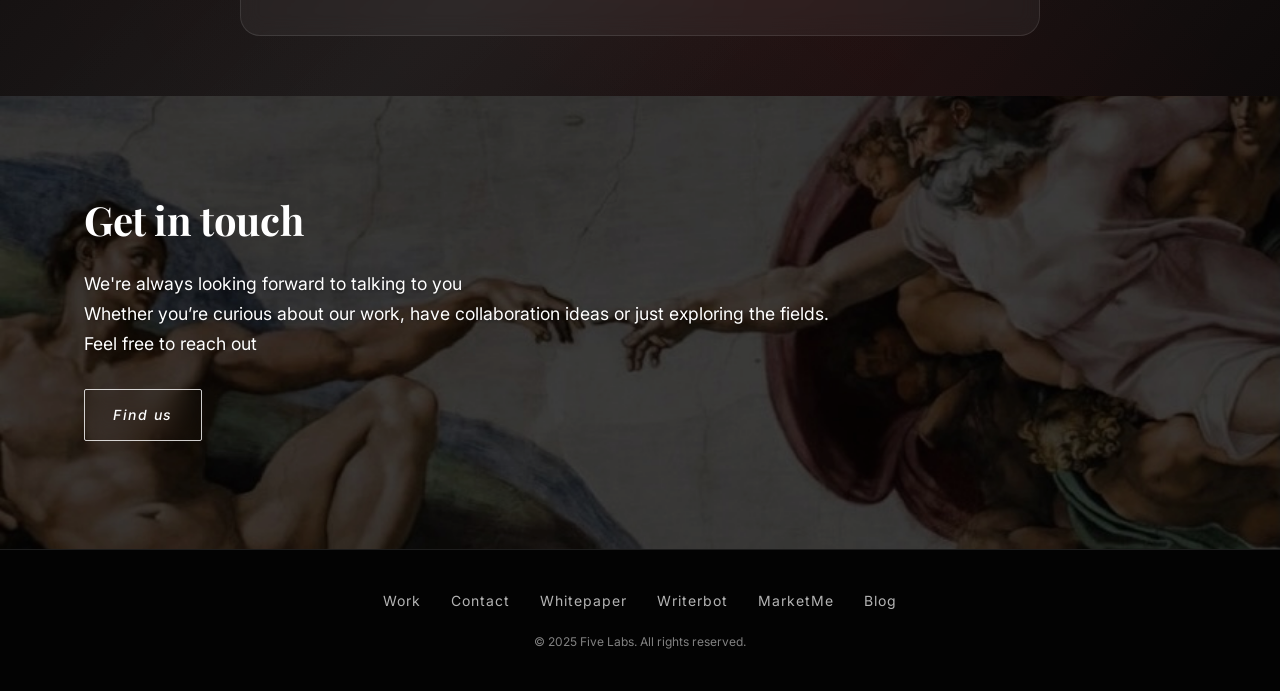
==== commit fb396055: "Update index.html" ====
--- a/index.html
+++ b/index.html
@@ -69,8 +69,8 @@
 			"numberOfEmployees": "10-50",
 			"sameAs": [
 				"https://twitter.com/five",
-				"https://www.linkedin.com/company/fivelabs-hq",
-				"https://substack.com/@fivelabs"
+				"https://www.linkedin.com/in/probablymehul/",
+				"https://substack.com/@probablysemicolons"
 			],
 			"contactPoint": {
 				"@type": "ContactPoint",
@@ -270,7 +270,7 @@
 						<span class="stat-label">SMBs</span>
 					</div>
 					<div>
-						<span class="stat-number">5</span>
+						<span class="stat-number">30+</span>
 						<span class="stat-label">Early-Stage Startups</span>
 					</div>
 					<div>
